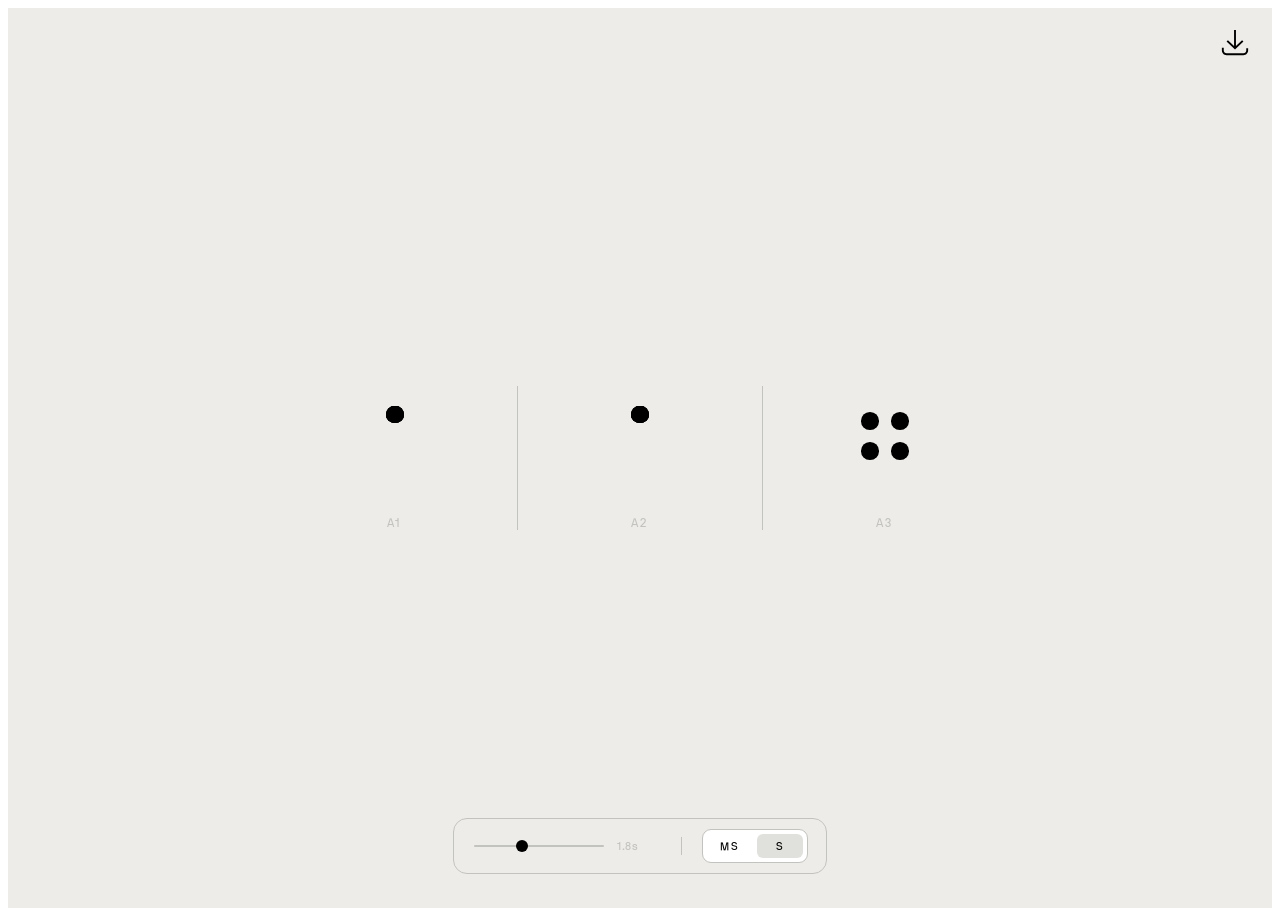
==== components/css-loaders/css-loaders.html @ 0b91f812 "Add CSS Loaders component with three Breathe animation variants. Co-authored-by: Cursor <cursoragent" ====
<!DOCTYPE html>
<html lang="en">
<head>
  <meta charset="UTF-8" />
  <meta name="viewport" content="width=device-width, initial-scale=1" />
  <title>CSS Loaders — component preview</title>
  <link rel="stylesheet" href="../../TOKENS/tokens.css" />
  <link rel="stylesheet" href="css-loaders.css" />
</head>
<body>
  <div class="loaders" id="loaders-root">
    <button class="loaders__download" id="loaders-download" type="button" aria-label="Download SVG">
      <svg width="30" height="30" viewBox="0 0 32 32" fill="none" xmlns="http://www.w3.org/2000/svg" aria-hidden="true">
        <path d="M4 24C4 25.6569 5.34315 27 7 27H25C26.6569 27 28 25.6569 28 24V21.5381H30V24C30 26.7614 27.7614 29 25 29H7C4.23858 29 2 26.7614 2 24V21H4V24Z" fill="#000000"></path>
        <path d="M17 19.25L23.5381 13L25 14.3975L16 23L7 14.3975L8.46191 13L15 19.25V2H17V19.25Z" fill="#000000"></path>
      </svg>
    </button>

    <div class="loaders__rack">
      <div class="loaders__cell">
        <div class="loaders__stage">
          <div class="loaders__diamond-flow" aria-hidden="true">
            <span class="loaders__arm"></span>
            <span class="loaders__arm"></span>
            <span class="loaders__arm"></span>
            <span class="loaders__arm"></span>
          </div>
        </div>
        <div class="loaders__tag">A1</div>
      </div>

      <div class="loaders__cell">
        <div class="loaders__stage">
          <div class="loaders__diamond-joint" aria-hidden="true">
            <span class="loaders__arm"></span>
            <span class="loaders__arm"></span>
            <span class="loaders__arm"></span>
            <span class="loaders__arm"></span>
          </div>
        </div>
        <div class="loaders__tag">A2</div>
      </div>

      <div class="loaders__cell">
        <div class="loaders__stage">
          <div class="loaders__orbit" aria-hidden="true">
            <div class="loaders__orbit-scale">
              <span class="loaders__orbit-dot loaders__orbit-dot--tl"></span>
              <span class="loaders__orbit-dot loaders__orbit-dot--tr"></span>
              <span class="loaders__orbit-dot loaders__orbit-dot--bl"></span>
              <span class="loaders__orbit-dot loaders__orbit-dot--br"></span>
            </div>
          </div>
        </div>
        <div class="loaders__tag">A3</div>
      </div>
    </div>

    <div class="loaders__dock">
      <div class="loaders__speed">
        <input
          class="loaders__range"
          id="loaders-range"
          type="range"
          min="0.6"
          max="4"
          step="0.1"
          value="1.8"
          aria-label="Animation speed"
        />
        <span class="loaders__speed-value" id="loaders-speed-value">1.8s</span>
      </div>
      <div class="loaders__divider" aria-hidden="true"></div>
      <div class="loaders__unit" id="loaders-unit">
        <span class="loaders__unit-btn loaders__unit-btn--active" id="loaders-unit-ms">MS</span>
        <span class="loaders__unit-btn" id="loaders-unit-s">S</span>
      </div>
    </div>
  </div>

  <script src="css-loaders.js"></script>
</body>
</html>
---- TOKENS/tokens.css ----
/* ═══════════════════════════════════════════════
   Intelligence Design System — Token Layer
   OKLCH is source of truth. Hex is derived.
   ═══════════════════════════════════════════════ */

:root {

  /* ─── Green Family (H≈139.3°) ─── */
  --color-green-950: oklch(17.94% 0.0455 139.3);
  --color-green-900: oklch(23.82% 0.0567 139.3);
  --color-green-800: oklch(31.46% 0.0734 139.3);
  --color-green-700: oklch(44.19% 0.0780 139.3);  /* chroma peak */
  --color-green-600: oklch(56.92% 0.0580 139.3);
  --color-green-500: oklch(69.66% 0.0350 139.3);
  --color-green-300: oklch(82.39% 0.0180 139.3);
  --color-green-100: oklch(95.12% 0.0080 139.3);

  /* Hex fallbacks */
  --color-green-950-hex: #061502;
  --color-green-900-hex: #0F2408;
  --color-green-800-hex: #1B3A13;
  --color-green-700-hex: #3B5D32;
  --color-green-600-hex: #657F5E;
  --color-green-500-hex: #92A38E;
  --color-green-300-hex: #BFC8BD;
  --color-green-100-hex: #ECF0EB;


  /* ─── Warm Neutral (H≈80–107°, hue-locked) ─── */
  /* Full token set to be added as palette finalizes */
  /* Anchors: */
  --color-warm-950: oklch(22% 0.012 95);     /* ~#1C1917 */
  --color-warm-50:  oklch(98% 0.005 95);     /* ~#F0EFE9 */


  /* ─── True Neutral (H=0, C=0) ─── */
  --color-neutral-950: oklch(15.2% 0 0);
  --color-neutral-900: oklch(22.0% 0 0);
  --color-neutral-800: oklch(30.0% 0 0);
  --color-neutral-700: oklch(40.0% 0 0);
  --color-neutral-600: oklch(50.0% 0 0);
  --color-neutral-500: oklch(60.0% 0 0);
  --color-neutral-400: oklch(70.0% 0 0);
  --color-neutral-300: oklch(80.0% 0 0);
  --color-neutral-200: oklch(88.0% 0 0);
  --color-neutral-100: oklch(94.0% 0 0);
  --color-neutral-75:  oklch(96.5% 0 0);
  --color-neutral-50:  oklch(98.0% 0 0);
  --color-neutral-25:  oklch(99.2% 0 0);


  /* ─── Semantic Mapping ─── */
  /* Map tokens to roles — update as system develops */
  --color-surface-primary: var(--color-warm-50);
  --color-surface-elevated: var(--color-neutral-25);
  --color-text-primary: var(--color-warm-950);
  --color-text-secondary: var(--color-neutral-600);
  --color-accent: var(--color-green-700);
  --color-accent-subtle: var(--color-green-100);


  /* ─── Motion: Meet · Still · Breathe ─── */

  /* Meet — arrival. Quick intention, sharp peak, long graceful settle. */
  /* Source: AE 3-point speed graph
     KF1: t=0.000s  speed=0 px/s      influence_out=49.59%
     KF2: t=0.533s  speed=8106 px/s   influence_in=16.97%, out=7.61%
     KF3: t=1.000s  speed=0 px/s      influence_in=100%              */
  --motion-meet-duration: 1000ms;
  --motion-meet-ease: linear(
    0.0000, 0.0058, 0.0215, 0.0467, 0.0806,
    0.1225, 0.1718, 0.2278, 0.2899, 0.3574,
    0.4296, 0.5055, 0.5809, 0.6548, 0.7266,
    0.7953, 0.8589, 0.9148, 0.9597, 0.9897,
    1.0000
  );
  /* 2-point Flow approximation: */
  --motion-meet-ease-fallback: cubic-bezier(0.66, 0.20, 0.00, 1.00);

  /* Still — holding. Continuous subtle presence. */
  --motion-still-duration: 2000ms;
  --motion-still-ease: linear(0, 0.1, 0.2, 0.3, 0.4, 0.5, 0.6, 0.7, 0.8, 0.9, 1);

  /* Breathe — continuing. Rhythmic, never stops. */
  --motion-breathe-duration: 4000ms;
  --motion-breathe-ease: ease-in-out;
  --motion-breathe-iteration: infinite;
  --motion-breathe-direction: alternate;

  /* Spring configs (for JS animation libraries) */
  --spring-meet-tension: 170;
  --spring-meet-friction: 26;
  --spring-meet-mass: 1;

  --spring-breathe-tension: 40;
  --spring-breathe-friction: 10;
  --spring-breathe-mass: 1.5;


  /* ─── Typography ─── */
  /* Typeface tokens — update when Now Sans/Serif/Mono are selected */
  --font-sans: system-ui, -apple-system, sans-serif;
  --font-serif: Georgia, 'Times New Roman', serif;
  --font-mono: 'SF Mono', 'Fira Code', monospace;

  /* Scale — to be refined */
  --type-scale-xs: 0.75rem;
  --type-scale-sm: 0.875rem;
  --type-scale-base: 1rem;
  --type-scale-md: 1.125rem;
  --type-scale-lg: 1.5rem;
  --type-scale-xl: 2rem;
  --type-scale-2xl: 3rem;

  /* Leading by movement */
  --leading-stillness: 1.7;
  --leading-conviction: 1.25;
  --leading-warmth: 1.45;
  --leading-accountability: 1.35;


  /* ─── Spacing ─── */
  --space-xs: 0.25rem;
  --space-sm: 0.5rem;
  --space-md: 1rem;
  --space-lg: 1.5rem;
  --space-xl: 2rem;
  --space-2xl: 3rem;
  --space-3xl: 4rem;
  --space-4xl: 6rem;
}
---- components/css-loaders/css-loaders.css ----
/* CSS Loaders — three Breathe variants with speed dock. */

@font-face {
  font-family: "NB International Pro";
  font-style: normal;
  font-weight: 400;
  font-display: swap;
  src: url("../../assets/Type/NB%20International%20Pro/NBInternationalPro-Regular.otf") format("opentype");
}

*,
*::before,
*::after {
  box-sizing: border-box;
}

.loaders {
  --loaders-bg: #edece9;
  --loaders-dot: #000000;
  --loaders-line: #c2c2be;
  --loaders-flow: cubic-bezier(0.66, 0.2, 0, 1);
  --loaders-speed: 1.8s;
  --loaders-stag-flow: 0.064;

  min-height: 100vh;
  background: var(--loaders-bg);
  color: var(--loaders-line);
  font-family: "NB International Pro", var(--font-sans, system-ui, sans-serif);
  display: flex;
  align-items: center;
  justify-content: center;
  padding: 48px;
}

.loaders__rack {
  display: flex;
  align-items: stretch;
}

.loaders__cell {
  display: flex;
  flex-direction: column;
  align-items: center;
  justify-content: center;
  gap: 30px;
  padding: 0 72px;
  border-right: 1px solid var(--loaders-line);
}

.loaders__cell:last-child {
  border-right: none;
}

.loaders__stage {
  width: 100px;
  height: 100px;
  display: flex;
  align-items: center;
  justify-content: center;
}

.loaders__tag {
  font-size: 12px;
  letter-spacing: 0.2em;
  color: var(--loaders-line);
}

@keyframes loaders-spin {
  from {
    transform: rotate(var(--loaders-base));
  }

  to {
    transform: rotate(calc(var(--loaders-base) + 360deg));
  }
}

@keyframes loaders-orbit-rotate {
  from {
    transform: rotate(45deg);
  }

  to {
    transform: rotate(405deg);
  }
}

@keyframes loaders-orbit-pulse {
  0%,
  50%,
  100% {
    transform: scale(1);
  }

  25%,
  75% {
    transform: scale(1.22);
  }
}

.loaders__diamond-flow,
.loaders__diamond-joint {
  width: 3.8rem;
  height: 3.8rem;
  position: relative;
}

.loaders__diamond-flow .loaders__arm,
.loaders__diamond-joint .loaders__arm {
  position: absolute;
  inset: 0;
  display: flex;
  justify-content: center;
  animation: loaders-spin var(--loaders-speed) var(--loaders-flow) infinite;
}

.loaders__diamond-flow .loaders__arm::after,
.loaders__diamond-joint .loaders__arm::after {
  content: "";
  width: 1.1rem;
  height: 1.1rem;
  border-radius: 50%;
  background: var(--loaders-dot);
}

.loaders__diamond-flow .loaders__arm:nth-child(1) {
  --loaders-base: 0deg;
}

.loaders__diamond-flow .loaders__arm:nth-child(2) {
  --loaders-base: 90deg;
  animation-delay: calc(var(--loaders-speed) * var(--loaders-stag-flow) * -1);
}

.loaders__diamond-flow .loaders__arm:nth-child(3) {
  --loaders-base: 180deg;
  animation-delay: calc(var(--loaders-speed) * var(--loaders-stag-flow) * -2);
}

.loaders__diamond-flow .loaders__arm:nth-child(4) {
  --loaders-base: 270deg;
  animation-delay: calc(var(--loaders-speed) * var(--loaders-stag-flow) * -3);
}

.loaders__diamond-joint .loaders__arm {
  animation: loaders-spin calc(var(--loaders-speed) * 1.12) var(--loaders-flow) infinite;
}

.loaders__diamond-joint .loaders__arm:nth-child(1) {
  --loaders-base: 0deg;
}

.loaders__diamond-joint .loaders__arm:nth-child(2) {
  --loaders-base: 90deg;
  animation-delay: calc(var(--loaders-speed) * -0.028);
}

.loaders__diamond-joint .loaders__arm:nth-child(3) {
  --loaders-base: 180deg;
  animation-delay: calc(var(--loaders-speed) * -0.056);
}

.loaders__diamond-joint .loaders__arm:nth-child(4) {
  --loaders-base: 270deg;
  animation-delay: calc(var(--loaders-speed) * -0.084);
}

.loaders__orbit {
  width: 3rem;
  height: 3rem;
  position: relative;
  animation: loaders-orbit-rotate var(--loaders-speed) cubic-bezier(0.4, 0, 0.2, 1) infinite;
}

.loaders__orbit-scale {
  position: absolute;
  inset: 0;
  animation: loaders-orbit-pulse var(--loaders-speed) var(--loaders-flow) infinite;
}

.loaders__orbit-dot {
  position: absolute;
  width: 1.1rem;
  height: 1.1rem;
  border-radius: 50%;
  background: var(--loaders-dot);
}

.loaders__orbit-dot--tl {
  top: 0;
  left: 0;
}

.loaders__orbit-dot--tr {
  top: 0;
  right: 0;
}

.loaders__orbit-dot--bl {
  bottom: 0;
  left: 0;
}

.loaders__orbit-dot--br {
  bottom: 0;
  right: 0;
}

.loaders__download {
  position: fixed;
  top: 22px;
  right: 24px;
  background: none;
  border: none;
  padding: 6px;
  cursor: pointer;
  line-height: 0;
}

.loaders__dock {
  position: fixed;
  left: 50%;
  bottom: 26px;
  transform: translateX(-50%);
  display: flex;
  align-items: center;
  gap: 20px;
  padding: 10px 18px;
  background: var(--loaders-bg);
  border: 1px solid var(--loaders-line);
  border-radius: 14px;
}

.loaders__speed {
  display: flex;
  align-items: center;
  gap: 11px;
}

.loaders__range {
  -webkit-appearance: none;
  appearance: none;
  width: 130px;
  height: 2px;
  background: var(--loaders-line);
  outline: none;
  border-radius: 2px;
  cursor: pointer;
}

.loaders__range::-webkit-slider-thumb {
  -webkit-appearance: none;
  appearance: none;
  width: 12px;
  height: 12px;
  border-radius: 50%;
  background: var(--loaders-dot);
}

.loaders__range::-moz-range-thumb {
  width: 12px;
  height: 12px;
  border: none;
  border-radius: 50%;
  background: var(--loaders-dot);
}

.loaders__speed-value {
  font-size: 11px;
  letter-spacing: 0.06em;
  color: var(--loaders-line);
  min-width: 44px;
}

.loaders__divider {
  width: 1px;
  height: 18px;
  background: var(--loaders-line);
}

.loaders__unit {
  display: flex;
  gap: 4px;
  padding: 4px;
  border: 1px solid var(--loaders-line);
  border-radius: 9px;
  background: #ffffff;
  cursor: pointer;
  user-select: none;
  touch-action: none;
}

.loaders__unit-btn {
  display: flex;
  align-items: center;
  justify-content: center;
  width: 46px;
  height: 24px;
  font-size: 11px;
  letter-spacing: 0.14em;
  color: var(--loaders-dot);
  border-radius: 6px;
  transition: background 120ms ease;
}

.loaders__unit-btn--active {
  background: #e0e0dc;
}

@media (max-width: 640px) {
  .loaders__rack {
    flex-direction: column;
  }

  .loaders__cell {
    border-right: none;
    border-bottom: 1px solid var(--loaders-line);
    padding: 56px 0;
  }

  .loaders__cell:last-child {
    border-bottom: none;
  }
}

@media (prefers-reduced-motion: reduce) {
  .loaders__arm,
  .loaders__orbit,
  .loaders__orbit-scale {
    animation-duration: 0.01ms !important;
    animation-iteration-count: 1 !important;
  }
}
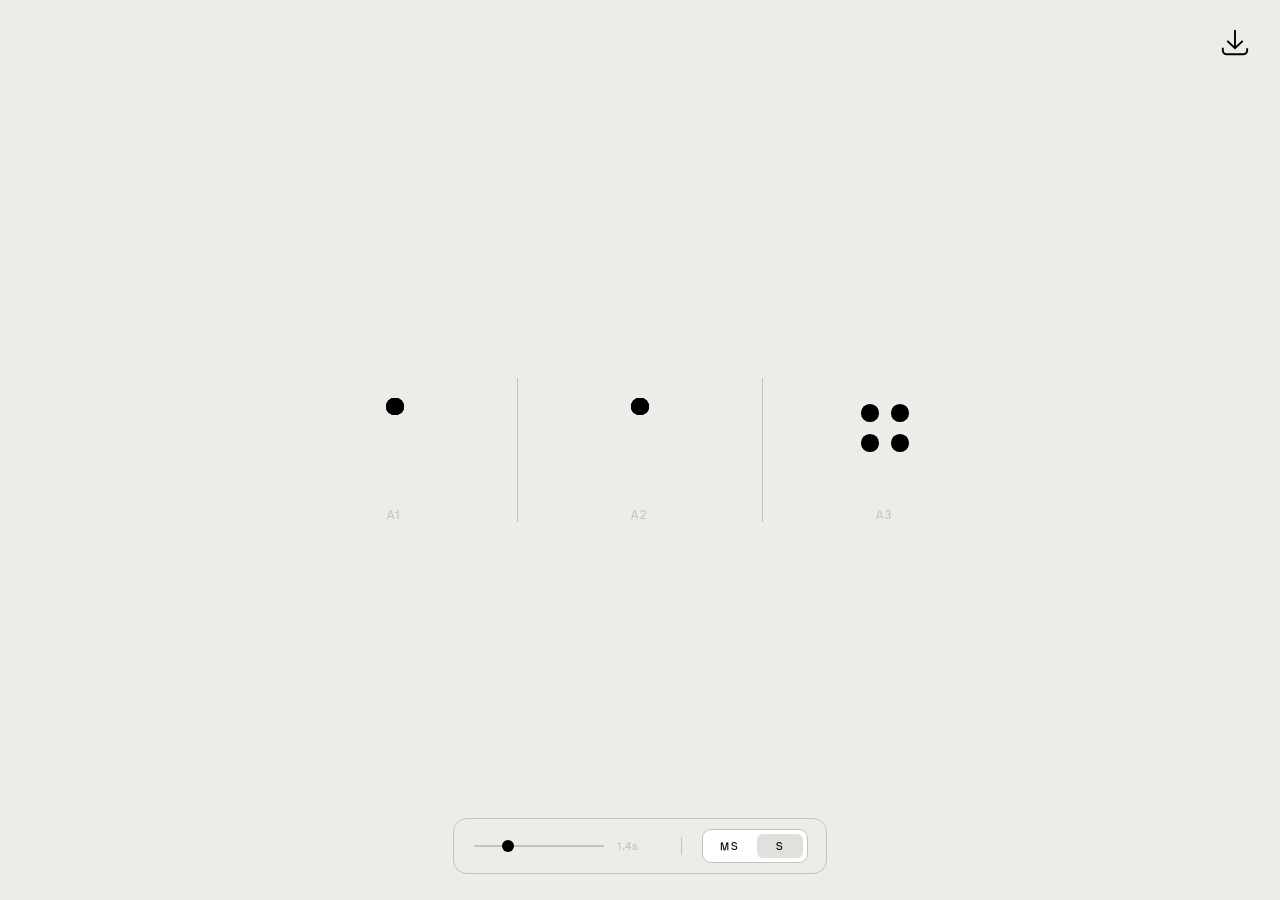
==== commit 26b24938: "Set CSS Loaders default animation speed to 1.4s. Co-authored-by: Cursor <cursoragent@cursor.com>" ====
--- a/components/css-loaders/css-loaders.html
+++ b/components/css-loaders/css-loaders.html
@@ -65,10 +65,10 @@
           min="0.6"
           max="4"
           step="0.1"
-          value="1.8"
+          value="1.4"
           aria-label="Animation speed"
         />
-        <span class="loaders__speed-value" id="loaders-speed-value">1.8s</span>
+        <span class="loaders__speed-value" id="loaders-speed-value">1.4s</span>
       </div>
       <div class="loaders__divider" aria-hidden="true"></div>
       <div class="loaders__unit" id="loaders-unit">
--- a/components/css-loaders/css-loaders.css
+++ b/components/css-loaders/css-loaders.css
@@ -14,15 +14,22 @@
   box-sizing: border-box;
 }
 
+html,
+body {
+  margin: 0;
+  height: 100%;
+  overflow: hidden;
+}
+
 .loaders {
   --loaders-bg: #edece9;
   --loaders-dot: #000000;
   --loaders-line: #c2c2be;
   --loaders-flow: cubic-bezier(0.66, 0.2, 0, 1);
-  --loaders-speed: 1.8s;
+  --loaders-speed: 1.4s;
   --loaders-stag-flow: 0.064;
 
-  min-height: 100vh;
+  height: 100vh;
   background: var(--loaders-bg);
   color: var(--loaders-line);
   font-family: "NB International Pro", var(--font-sans, system-ui, sans-serif);
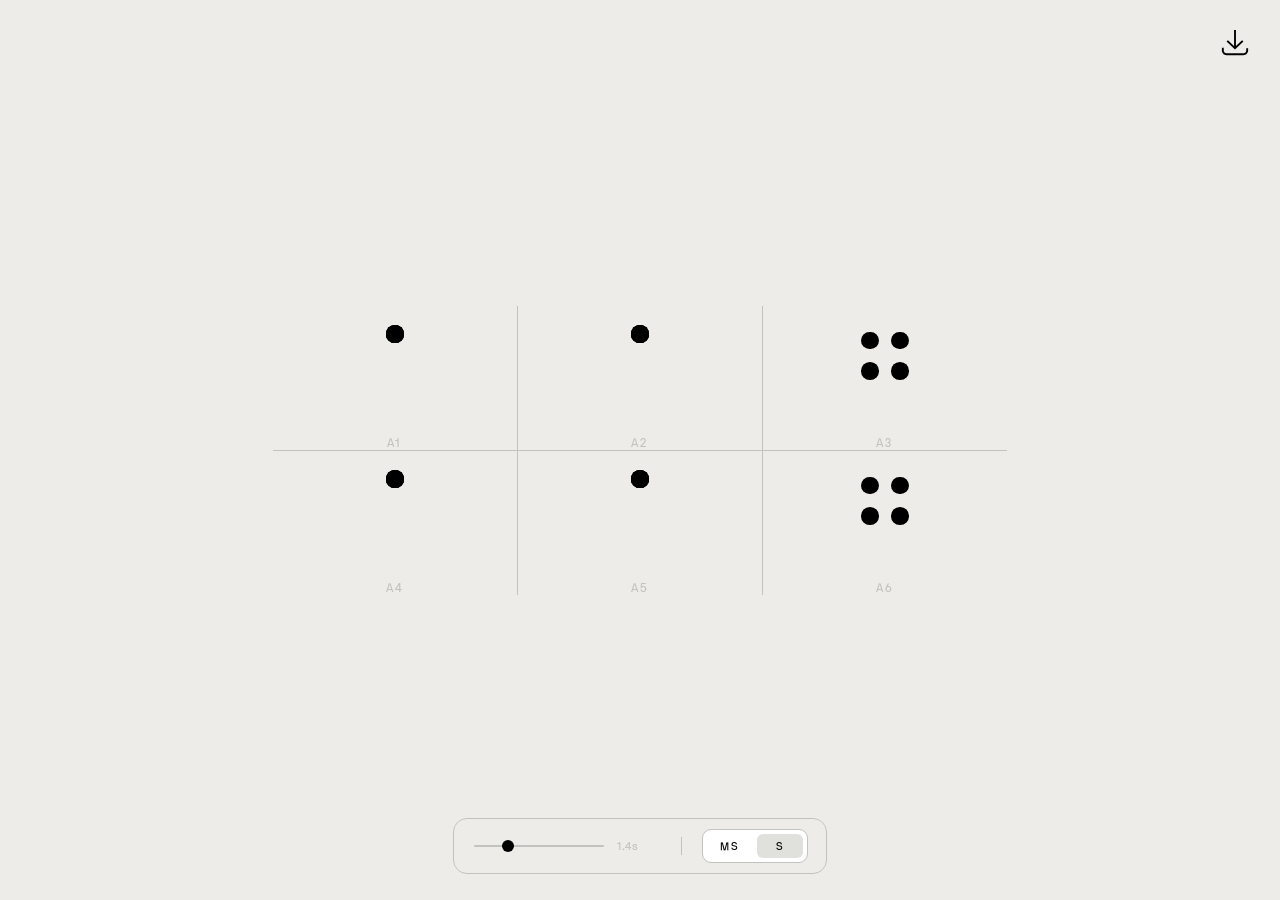
==== commit a11ebcd1: "Add settle easing row (A4-A6) to CSS Loaders preview. Co-authored-by: Cursor <cursoragent@cursor.com" ====
--- a/components/css-loaders/css-loaders.html
+++ b/components/css-loaders/css-loaders.html
@@ -16,43 +16,85 @@
       </svg>
     </button>
 
-    <div class="loaders__rack">
-      <div class="loaders__cell">
-        <div class="loaders__stage">
-          <div class="loaders__diamond-flow" aria-hidden="true">
-            <span class="loaders__arm"></span>
-            <span class="loaders__arm"></span>
-            <span class="loaders__arm"></span>
-            <span class="loaders__arm"></span>
+    <div class="loaders__grid">
+      <div class="loaders__rack">
+        <div class="loaders__cell">
+          <div class="loaders__stage">
+            <div class="loaders__diamond-flow" aria-hidden="true">
+              <span class="loaders__arm"></span>
+              <span class="loaders__arm"></span>
+              <span class="loaders__arm"></span>
+              <span class="loaders__arm"></span>
+            </div>
           </div>
+          <div class="loaders__tag">A1</div>
         </div>
-        <div class="loaders__tag">A1</div>
+
+        <div class="loaders__cell">
+          <div class="loaders__stage">
+            <div class="loaders__diamond-joint" aria-hidden="true">
+              <span class="loaders__arm"></span>
+              <span class="loaders__arm"></span>
+              <span class="loaders__arm"></span>
+              <span class="loaders__arm"></span>
+            </div>
+          </div>
+          <div class="loaders__tag">A2</div>
+        </div>
+
+        <div class="loaders__cell">
+          <div class="loaders__stage">
+            <div class="loaders__orbit" aria-hidden="true">
+              <div class="loaders__orbit-scale">
+                <span class="loaders__orbit-dot loaders__orbit-dot--tl"></span>
+                <span class="loaders__orbit-dot loaders__orbit-dot--tr"></span>
+                <span class="loaders__orbit-dot loaders__orbit-dot--bl"></span>
+                <span class="loaders__orbit-dot loaders__orbit-dot--br"></span>
+              </div>
+            </div>
+          </div>
+          <div class="loaders__tag">A3</div>
+        </div>
       </div>
 
-      <div class="loaders__cell">
-        <div class="loaders__stage">
-          <div class="loaders__diamond-joint" aria-hidden="true">
-            <span class="loaders__arm"></span>
-            <span class="loaders__arm"></span>
-            <span class="loaders__arm"></span>
-            <span class="loaders__arm"></span>
-          </div>
-        </div>
-        <div class="loaders__tag">A2</div>
-      </div>
-
-      <div class="loaders__cell">
-        <div class="loaders__stage">
-          <div class="loaders__orbit" aria-hidden="true">
-            <div class="loaders__orbit-scale">
-              <span class="loaders__orbit-dot loaders__orbit-dot--tl"></span>
-              <span class="loaders__orbit-dot loaders__orbit-dot--tr"></span>
-              <span class="loaders__orbit-dot loaders__orbit-dot--bl"></span>
-              <span class="loaders__orbit-dot loaders__orbit-dot--br"></span>
+      <div class="loaders__rack loaders__settle">
+        <div class="loaders__cell">
+          <div class="loaders__stage">
+            <div class="loaders__diamond-flow" aria-hidden="true">
+              <span class="loaders__arm"></span>
+              <span class="loaders__arm"></span>
+              <span class="loaders__arm"></span>
+              <span class="loaders__arm"></span>
             </div>
           </div>
+          <div class="loaders__tag">A4</div>
         </div>
-        <div class="loaders__tag">A3</div>
+
+        <div class="loaders__cell">
+          <div class="loaders__stage">
+            <div class="loaders__diamond-joint" aria-hidden="true">
+              <span class="loaders__arm"></span>
+              <span class="loaders__arm"></span>
+              <span class="loaders__arm"></span>
+              <span class="loaders__arm"></span>
+            </div>
+          </div>
+          <div class="loaders__tag">A5</div>
+        </div>
+
+        <div class="loaders__cell">
+          <div class="loaders__stage">
+            <div class="loaders__orbit" aria-hidden="true">
+              <div class="loaders__orbit-scale">
+                <span class="loaders__orbit-dot loaders__orbit-dot--tl"></span>
+                <span class="loaders__orbit-dot loaders__orbit-dot--tr"></span>
+                <span class="loaders__orbit-dot loaders__orbit-dot--bl"></span>
+                <span class="loaders__orbit-dot loaders__orbit-dot--br"></span>
+              </div>
+            </div>
+          </div>
+          <div class="loaders__tag">A6</div>
+        </div>
       </div>
     </div>
 
--- a/components/css-loaders/css-loaders.css
+++ b/components/css-loaders/css-loaders.css
@@ -39,9 +39,39 @@
   padding: 48px;
 }
 
+.loaders__grid {
+  display: flex;
+  flex-direction: column;
+}
+
 .loaders__rack {
   display: flex;
   align-items: stretch;
+}
+
+.loaders__rack + .loaders__rack .loaders__cell {
+  border-top: 1px solid var(--loaders-line);
+}
+
+.loaders__settle {
+  --loaders-flow: linear(
+    0.0000,
+    0.0076 6.1%,
+    0.0344 12.6%,
+    0.0787 18.3%,
+    0.1386 23.4%,
+    0.2007 27.5%,
+    0.2716 31.3%,
+    0.5614 44.5%,
+    0.6776 50.4%,
+    0.7822 56.9%,
+    0.8595 63.4%,
+    0.9225 71.1%,
+    0.9478 75.5%,
+    0.9685 80.3%,
+    0.9919 89.4%,
+    1.0000
+  );
 }
 
 .loaders__cell {
@@ -177,6 +207,10 @@
   height: 3rem;
   position: relative;
   animation: loaders-orbit-rotate var(--loaders-speed) cubic-bezier(0.4, 0, 0.2, 1) infinite;
+}
+
+.loaders__settle .loaders__orbit {
+  animation: loaders-orbit-rotate var(--loaders-speed) var(--loaders-flow) infinite;
 }
 
 .loaders__orbit-scale {
@@ -315,8 +349,16 @@
 }
 
 @media (max-width: 640px) {
+  .loaders__grid {
+    width: 100%;
+  }
+
   .loaders__rack {
     flex-direction: column;
+  }
+
+  .loaders__rack + .loaders__rack .loaders__cell {
+    border-top: none;
   }
 
   .loaders__cell {
@@ -325,7 +367,7 @@
     padding: 56px 0;
   }
 
-  .loaders__cell:last-child {
+  .loaders__rack:last-child .loaders__cell:last-child {
     border-bottom: none;
   }
 }
